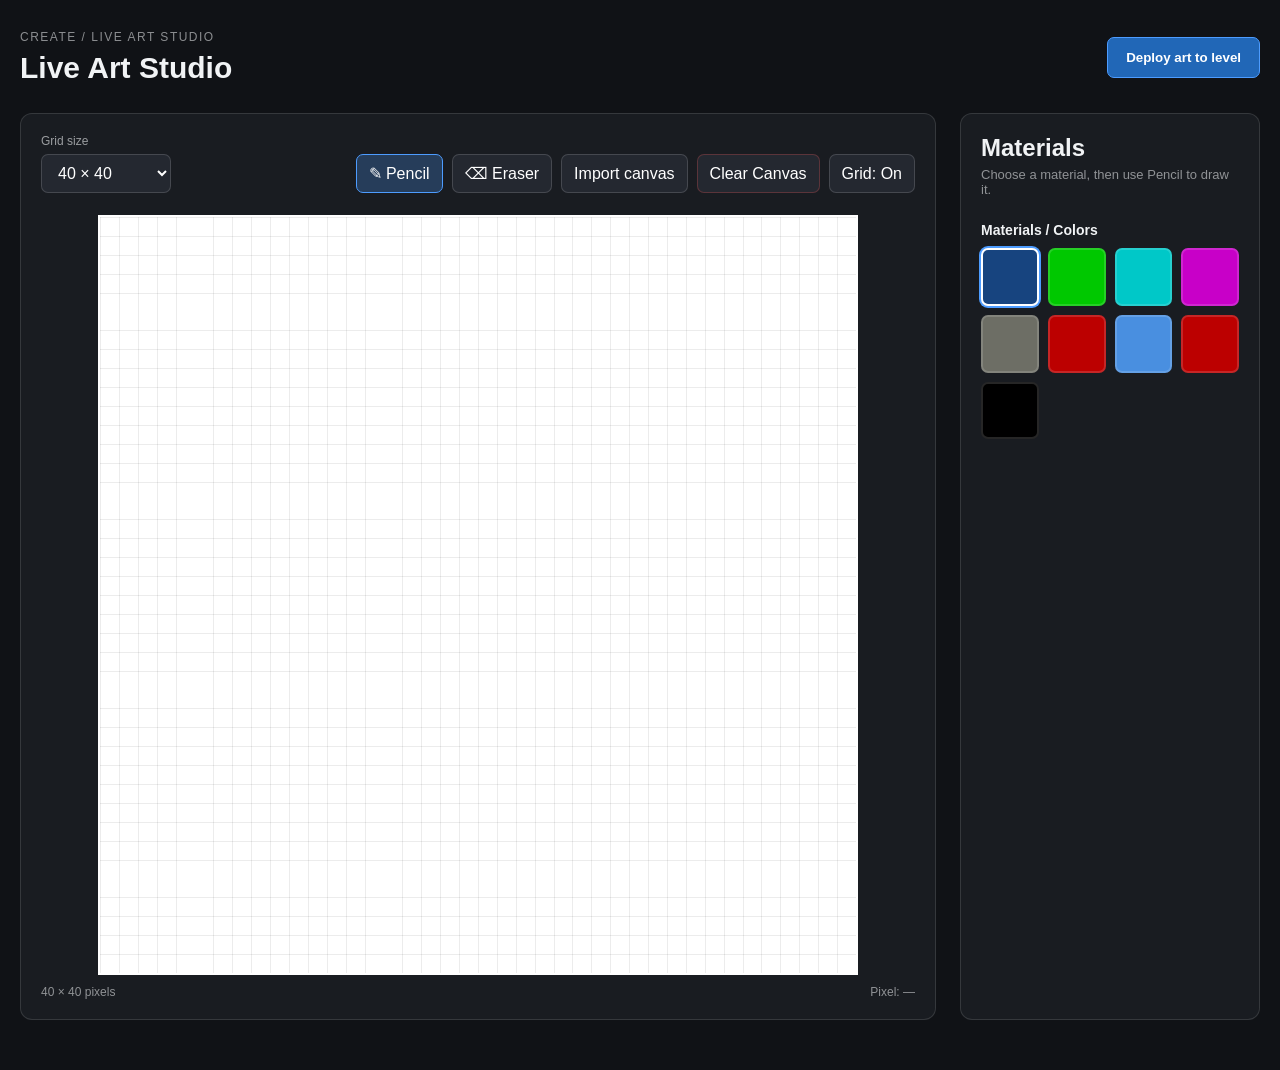
==== projects/live-art-studio.html @ 3fb0938e "Add files via upload" ====
<!DOCTYPE html>
<html lang="en">
<head>
<meta charset="UTF-8">
<meta name="viewport" content="width=device-width, initial-scale=1.0">
<title>Live Art Studio</title>
<link rel="stylesheet" href="live-art-studio.css">
</head>
<body>
<div class="studio">

    <div class="topbar">
        <div>
            <div class="eyebrow">CREATE / LIVE ART STUDIO</div>
            <h1>Live Art Studio</h1>
        </div>
        <button id="deployArt">Deploy art to level</button>
    </div>

    <div class="studio-main">
        <section class="workspace">
            <div class="toolbar">
                <div class="grid-control">
                    <span>Grid size</span>
                    <select id="gridSize">
                        <option value="40">40 × 40</option>
                        <option value="75">75 × 75</option>
                        <option value="100">100 × 100</option>
                        <option value="150">150 × 150</option>
                        <option value="200">200 × 200</option>
                    </select>
                </div>

                <button class="tool active" id="pencil">✎ Pencil</button>
                <button class="tool" id="eraser">⌫ Eraser</button>

                <label class="import-button">
                    Import canvas
                    <input type="file" id="importCanvas" accept="image/*">
                </label>

                <button class="tool clear-tool" id="clearCanvas" type="button">
                    Clear Canvas
                </button>
                <button class="tool" id="toggleGrid" type="button">
                    Grid: On
                </button>
            </div>

            <div class="canvas-area">
                <canvas id="artCanvas" width="800" height="800"></canvas>
            </div>

            <div class="canvas-info">
                <span id="resolution">40 × 40 pixels</span>
                <span id="pixelPosition">Pixel: —</span>
            </div>
        </section>

        <aside class="materials">
            <h2>Materials</h2>
            <p class="materials-description">
                Choose a material, then use Pencil to draw it.
            </p>

            <div class="material-section">
                <h3>Materials / Colors</h3>
                <div class="material-grid">
                    <button class="material selected" data-name="Blue" data-color="#17447F" style="background:#17447F" aria-label="Blue"></button>
                    <button class="material" data-name="Green" data-color="#00C800" style="background:#00C800" aria-label="Green"></button>
                    <button class="material" data-name="Cyan" data-color="#00C8C8" style="background:#00C8C8" aria-label="Cyan"></button>
                    <button class="material" data-name="Magenta" data-color="#C800C8" style="background:#C800C8" aria-label="Magenta"></button>
                    <button class="material" data-name="Gray" data-color="#6D6E65" style="background:#6D6E65" aria-label="Gray"></button>
                    <button class="material" data-name="Red" data-color="#BC0000" style="background:#BC0000" aria-label="Red"></button>
                    <button class="material" data-name="Plus" data-color="#498FE0" style="background:#498FE0" aria-label="Plus wall"></button>
                    <button class="material" data-name="Minus" data-color="#BC0000" style="background:#BC0000" aria-label="Minus wall"></button>
                    <button class="material" data-name="Black" data-color="#000000" style="background:#000000" aria-label="Black"></button>
                </div>
            </div>
        </aside>
    </div>

    <div id="message"></div>
</div>

<script src="live-art-studio.js"></script>
</body>
</html>
---- projects/live-art-studio.css ----
* {
    box-sizing: border-box;
}

body {
    margin: 0;
    min-height: 100vh;
    background: #101216;
    color: #f1f3f5;
    font-family: Arial, Helvetica, sans-serif;
}

.studio {
    width: min(1250px, calc(100% - 40px));
    margin: 0 auto;
    padding: 30px 0 50px;
}

.topbar {
    display: flex;
    justify-content: space-between;
    align-items: center;
    margin-bottom: 28px;
}

.eyebrow {
    font-size: 12px;
    letter-spacing: 1.5px;
    opacity: .55;
    margin-bottom: 7px;
}

h1 {
    margin: 0;
    font-size: 30px;
}

.topbar > button {
    border: 1px solid #4d9cff;
    background: #2167b7;
    color: white;
    padding: 12px 18px;
    border-radius: 7px;
    cursor: pointer;
    font-weight: bold;
}

.studio-main {
    display: grid;
    grid-template-columns: minmax(0, 1fr) 300px;
    gap: 24px;
}

.workspace,
.materials {
    border: 1px solid rgba(255,255,255,.12);
    background: #191c21;
    border-radius: 12px;
}

.workspace {
    padding: 20px;
}

.materials {
    padding: 20px;
}

.toolbar {
    display: flex;
    align-items: end;
    gap: 9px;
    flex-wrap: wrap;
    margin-bottom: 22px;
}

.grid-control {
    display: flex;
    flex-direction: column;
    gap: 6px;
    margin-right: auto;
}

.grid-control span {
    font-size: 12px;
    opacity: .6;
}

select,
.tool,
.import-button {
    height: 39px;
    border: 1px solid rgba(255,255,255,.15);
    border-radius: 7px;
    background: #242830;
    color: white;
    padding: 0 12px;
    font: inherit;
}

select {
    min-width: 130px;
}

.tool,
.import-button {
    cursor: pointer;
}

.tool.active {
    border-color: #4d9cff;
    background: #263d5a;
}

.import-button {
    display: flex;
    align-items: center;
}

.import-button input {
    display: none;
}

.canvas-area {
    width: min(100%, 760px);
    aspect-ratio: 1;
    margin: 0 auto;
    background: white;
    border: 2px solid rgba(255,255,255,.25);
}

#artCanvas {
    display: block;
    width: 100%;
    height: 100%;
    image-rendering: pixelated;
    image-rendering: crisp-edges;
    cursor: crosshair;
    touch-action: none;
}

.canvas-info {
    display: flex;
    justify-content: space-between;
    margin-top: 10px;
    font-size: 12px;
    opacity: .55;
}

.materials h2 {
    margin: 0 0 5px;
}

.materials-description {
    margin: 0 0 25px;
    font-size: 13px;
    opacity: .55;
}

.material-section {
    margin-bottom: 28px;
}

.material-section h3 {
    margin: 0 0 10px;
    font-size: 14px;
}

.material-grid {
    display: grid;
    grid-template-columns: repeat(4, 1fr);
    gap: 9px;
}

.material {
    width: 100%;
    aspect-ratio: 1;
    border-radius: 7px;
    border: 2px solid rgba(255,255,255,.15);
    cursor: pointer;
    position: relative;
}

.material.selected {
    border-color: white;
    box-shadow: 0 0 0 2px #4d9cff;
}

#message {
    position: fixed;
    bottom: 25px;
    left: 50%;
    transform: translateX(-50%);
    background: #252a32;
    border: 1px solid rgba(255,255,255,.15);
    padding: 10px 16px;
    border-radius: 7px;
    opacity: 0;
    pointer-events: none;
    transition: opacity .2s;
}

#message.show {
    opacity: 1;
}

@media (max-width: 850px) {
    .studio-main {
        grid-template-columns: 1fr;
    }

    .materials {
        order: 2;
    }

    .topbar {
        align-items: flex-start;
        gap: 15px;
        flex-direction: column;
    }
}

.clear-tool {
    border-color: rgba(255, 90, 90, .25);
}

.clear-tool:hover {
    border-color: rgba(255, 90, 90, .55);
}
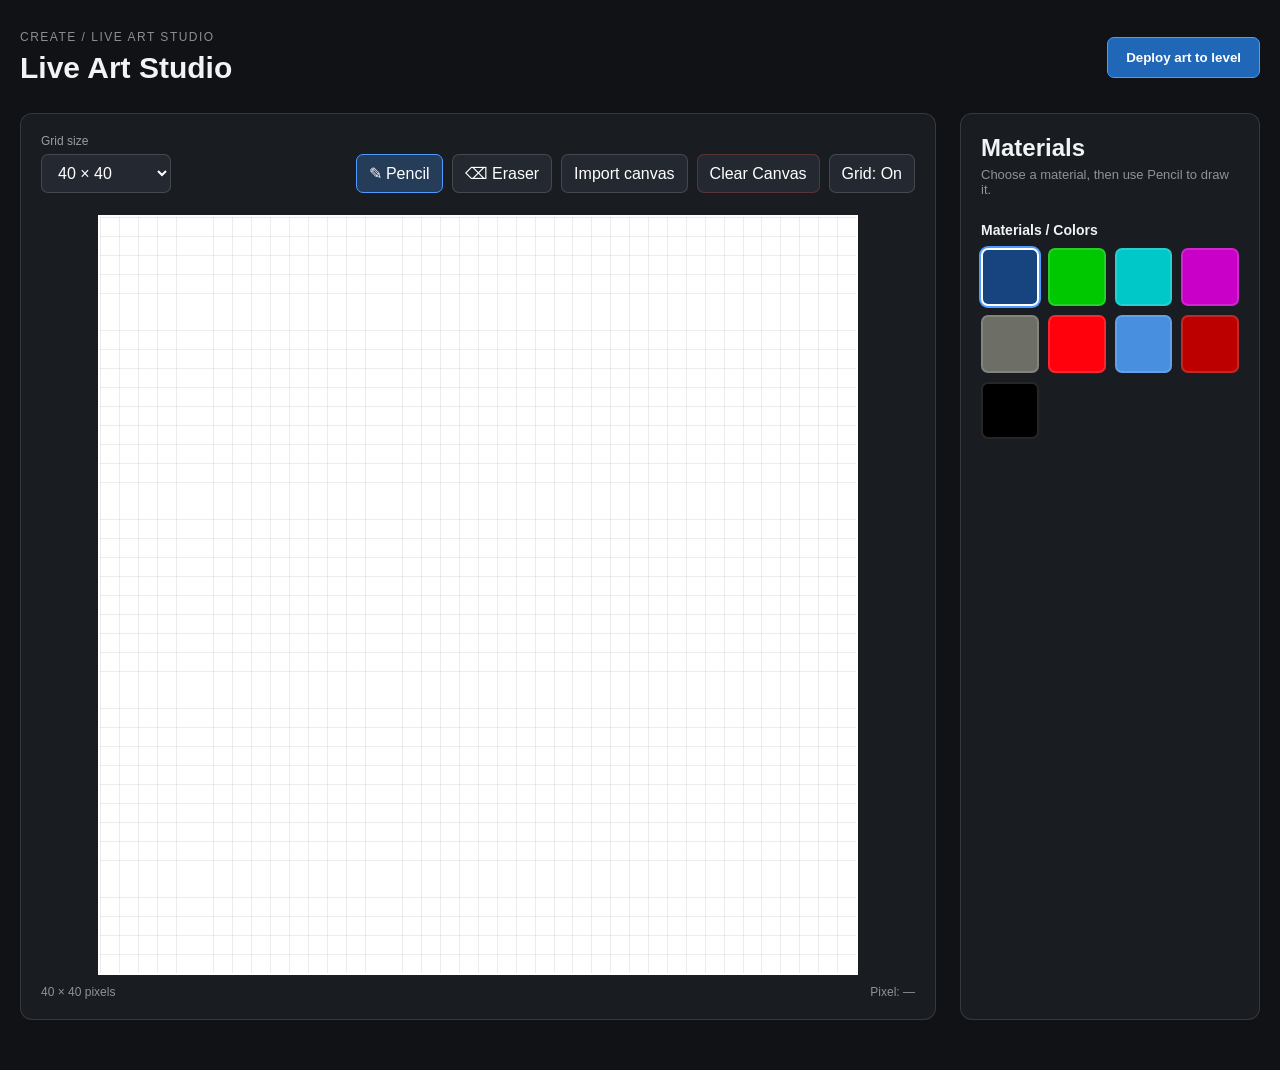
==== commit 3db09226: "Change Red button color from #BC0000 to #FF000D" ====
--- a/projects/live-art-studio.html
+++ b/projects/live-art-studio.html
@@ -71,7 +71,7 @@
                     <button class="material" data-name="Cyan" data-color="#00C8C8" style="background:#00C8C8" aria-label="Cyan"></button>
                     <button class="material" data-name="Magenta" data-color="#C800C8" style="background:#C800C8" aria-label="Magenta"></button>
                     <button class="material" data-name="Gray" data-color="#6D6E65" style="background:#6D6E65" aria-label="Gray"></button>
-                    <button class="material" data-name="Red" data-color="#BC0000" style="background:#BC0000" aria-label="Red"></button>
+                    <button class="material" data-name="Red" data-color="#FF000D" style="background:#FF000D" aria-label="Red"></button>
                     <button class="material" data-name="Plus" data-color="#498FE0" style="background:#498FE0" aria-label="Plus wall"></button>
                     <button class="material" data-name="Minus" data-color="#BC0000" style="background:#BC0000" aria-label="Minus wall"></button>
                     <button class="material" data-name="Black" data-color="#000000" style="background:#000000" aria-label="Black"></button>
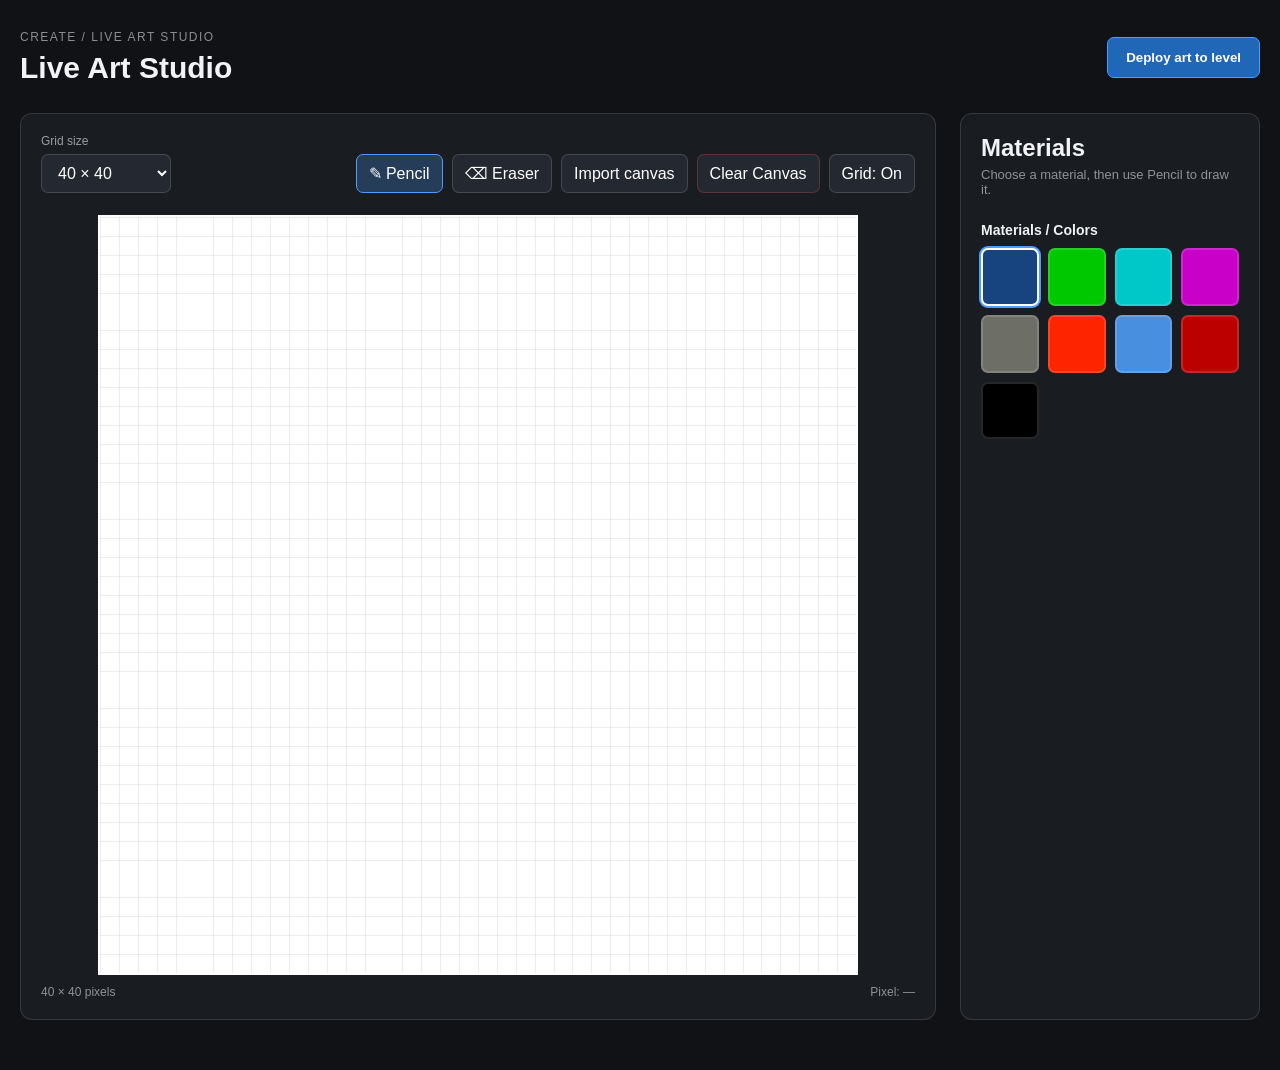
==== commit 21003a11: "Change Red button color from #FF000D to #FF2400" ====
--- a/projects/live-art-studio.html
+++ b/projects/live-art-studio.html
@@ -71,7 +71,7 @@
                     <button class="material" data-name="Cyan" data-color="#00C8C8" style="background:#00C8C8" aria-label="Cyan"></button>
                     <button class="material" data-name="Magenta" data-color="#C800C8" style="background:#C800C8" aria-label="Magenta"></button>
                     <button class="material" data-name="Gray" data-color="#6D6E65" style="background:#6D6E65" aria-label="Gray"></button>
-                    <button class="material" data-name="Red" data-color="#FF000D" style="background:#FF000D" aria-label="Red"></button>
+                    <button class="material" data-name="Red" data-color="#FF2400" style="background:#FF2400" aria-label="Red"></button>
                     <button class="material" data-name="Plus" data-color="#498FE0" style="background:#498FE0" aria-label="Plus wall"></button>
                     <button class="material" data-name="Minus" data-color="#BC0000" style="background:#BC0000" aria-label="Minus wall"></button>
                     <button class="material" data-name="Black" data-color="#000000" style="background:#000000" aria-label="Black"></button>
